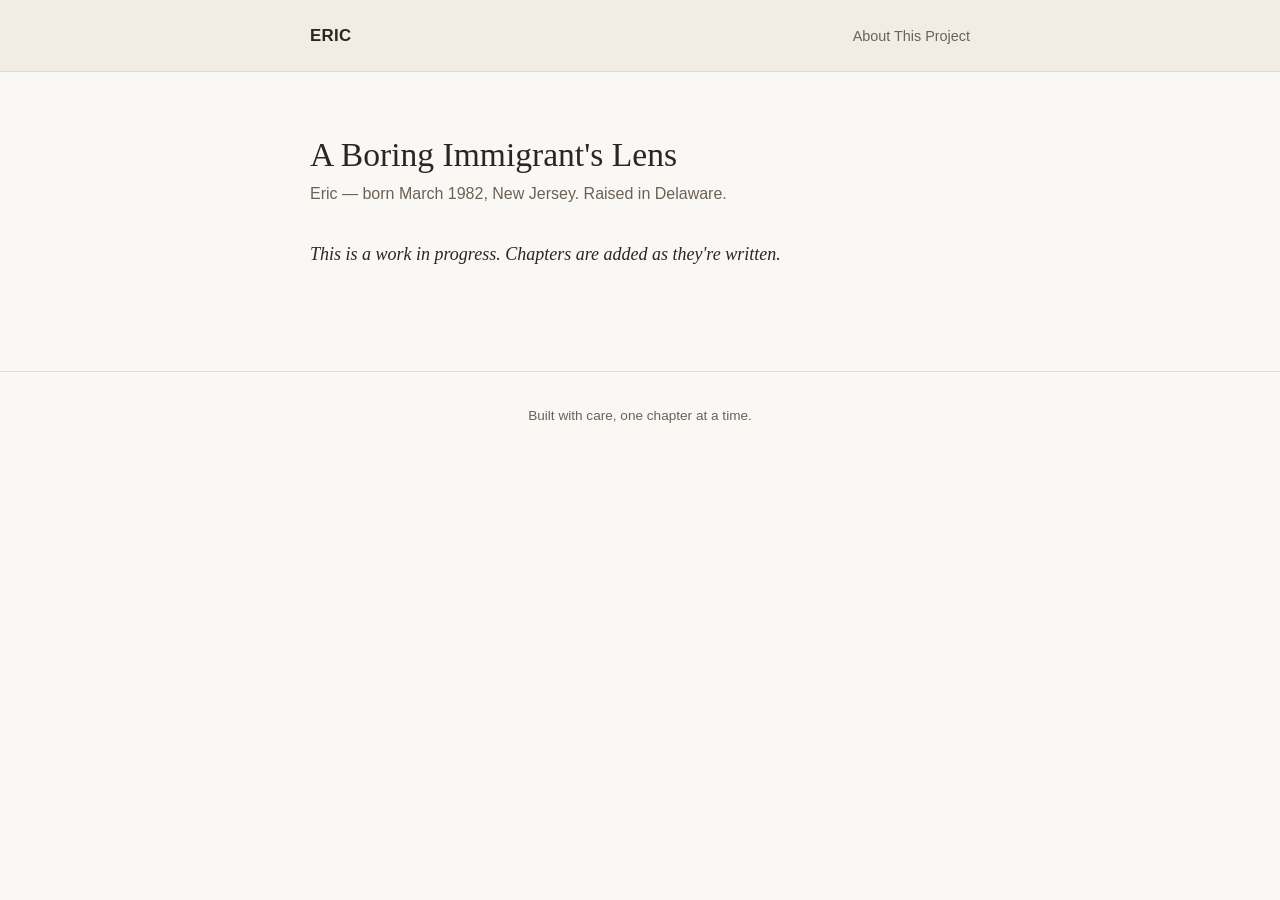
==== index.html @ 453ca4b4 "Set site identity: Eric, "A Boring Immigrant's Lens" Co-Authored-By: Claude Sonnet 5 <noreply@anthro" ====
<!doctype html>
<html lang="en">
<head>
  <meta charset="utf-8">
  <meta name="viewport" content="width=device-width, initial-scale=1">
  <title>Eric — A Boring Immigrant's Lens</title>
  <link rel="stylesheet" href="assets/css/style.css">
</head>
<body>
  <header class="site-header">
    <div class="wrap">
      <a class="site-title" href="index.html">Eric</a>
      <nav class="site-nav">
        <a href="about.html">About This Project</a>
      </nav>
    </div>
  </header>

  <main>
    <h1 class="page-title">A Boring Immigrant's Lens</h1>
    <p class="subtitle">Eric — born March 1982, New Jersey. Raised in Delaware.</p>

    <p><em>This is a work in progress. Chapters are added as they're written.</em></p>

    <ul class="toc">
      <!-- Each chapter gets a row like this one. Copy this block for new chapters. -->
      <!--
      <li>
        <a href="chapters/01-early-life.html">
          <span class="toc-num">01</span>
          <span class="toc-title">Early Life</span>
          <span class="toc-years">1990–2002</span>
        </a>
      </li>
      -->
    </ul>
  </main>

  <footer class="site-footer">
    <div class="wrap">Built with care, one chapter at a time.</div>
  </footer>
</body>
</html>
---- assets/css/style.css ----
/* ---------------------------------------------------------
   Autobiography site — shared styles
   Simple, book-like, readable. Light/dark aware.
--------------------------------------------------------- */

:root {
  --bg: #faf8f4;
  --bg-alt: #f1ede4;
  --text: #2b2621;
  --text-muted: #6b6157;
  --accent: #8a4b3b;
  --border: #e2dbcc;
  --max-width: 700px;
  --serif: Georgia, "Iowan Old Style", "Palatino Linotype", Palatino, "Book Antiqua", serif;
  --sans: -apple-system, BlinkMacSystemFont, "Segoe UI", Roboto, Helvetica, Arial, sans-serif;
}

@media (prefers-color-scheme: dark) {
  :root {
    --bg: #1b1815;
    --bg-alt: #242019;
    --text: #ece6dc;
    --text-muted: #a89e8f;
    --accent: #d99a82;
    --border: #3a3329;
  }
}

* { box-sizing: border-box; }

html { -webkit-text-size-adjust: 100%; }

body {
  margin: 0;
  padding: 0;
  background: var(--bg);
  color: var(--text);
  font-family: var(--serif);
  font-size: 1.125rem;
  line-height: 1.7;
}

a { color: var(--accent); }
a:hover { text-decoration: none; }

header.site-header {
  border-bottom: 1px solid var(--border);
  background: var(--bg-alt);
}

.wrap {
  max-width: var(--max-width);
  margin: 0 auto;
  padding: 0 1.25rem;
}

header.site-header .wrap {
  padding-top: 1.25rem;
  padding-bottom: 1.25rem;
  display: flex;
  justify-content: space-between;
  align-items: baseline;
  flex-wrap: wrap;
  gap: 0.5rem;
}

.site-title {
  font-family: var(--sans);
  font-weight: 700;
  letter-spacing: 0.02em;
  text-decoration: none;
  color: var(--text);
  font-size: 1.05rem;
  text-transform: uppercase;
}

nav.site-nav a {
  font-family: var(--sans);
  font-size: 0.9rem;
  text-decoration: none;
  color: var(--text-muted);
  margin-left: 1rem;
}
nav.site-nav a:hover { color: var(--accent); }

main {
  max-width: var(--max-width);
  margin: 0 auto;
  padding: 2.5rem 1.25rem 5rem;
}

h1, h2, h3 {
  font-family: var(--serif);
  line-height: 1.25;
  font-weight: 400;
}

h1.page-title {
  font-size: 2.1rem;
  margin-bottom: 0.25rem;
}

.subtitle {
  font-family: var(--sans);
  color: var(--text-muted);
  font-size: 1rem;
  margin-top: 0;
  margin-bottom: 2rem;
}

.chapter-meta {
  font-family: var(--sans);
  color: var(--text-muted);
  font-size: 0.85rem;
  text-transform: uppercase;
  letter-spacing: 0.04em;
  margin-bottom: 0.5rem;
}

p { margin: 0 0 1.2em; }

figure { margin: 2rem 0; }
figure img { max-width: 100%; border-radius: 4px; display: block; }
figcaption {
  font-family: var(--sans);
  font-size: 0.85rem;
  color: var(--text-muted);
  margin-top: 0.5rem;
  text-align: center;
}

.toc {
  list-style: none;
  padding: 0;
  margin: 0;
}

.toc li {
  border-bottom: 1px solid var(--border);
}

.toc a {
  display: flex;
  justify-content: space-between;
  align-items: baseline;
  gap: 1rem;
  padding: 1rem 0;
  text-decoration: none;
  color: var(--text);
}

.toc a:hover .toc-title { color: var(--accent); }

.toc-num {
  font-family: var(--sans);
  color: var(--text-muted);
  font-size: 0.9rem;
  flex-shrink: 0;
  min-width: 1.5rem;
}

.toc-title {
  flex: 1;
  font-size: 1.15rem;
}

.toc-years {
  font-family: var(--sans);
  color: var(--text-muted);
  font-size: 0.9rem;
  flex-shrink: 0;
}

.section-heading {
  font-family: var(--sans);
  text-transform: uppercase;
  letter-spacing: 0.06em;
  font-size: 0.8rem;
  color: var(--text-muted);
  margin: 2.5rem 0 0.75rem;
}

.chapter-nav {
  display: flex;
  justify-content: space-between;
  margin-top: 3.5rem;
  padding-top: 1.5rem;
  border-top: 1px solid var(--border);
  font-family: var(--sans);
  font-size: 0.95rem;
}

.chapter-nav a { text-decoration: none; }
.chapter-nav .prev::before { content: "← "; }
.chapter-nav .next::after { content: " →"; }
.chapter-nav .spacer { flex: 1; }

footer.site-footer {
  border-top: 1px solid var(--border);
  font-family: var(--sans);
  font-size: 0.85rem;
  color: var(--text-muted);
  text-align: center;
  padding: 2rem 1.25rem;
}

blockquote {
  margin: 1.5rem 0;
  padding-left: 1.25rem;
  border-left: 3px solid var(--accent);
  font-style: italic;
  color: var(--text-muted);
}
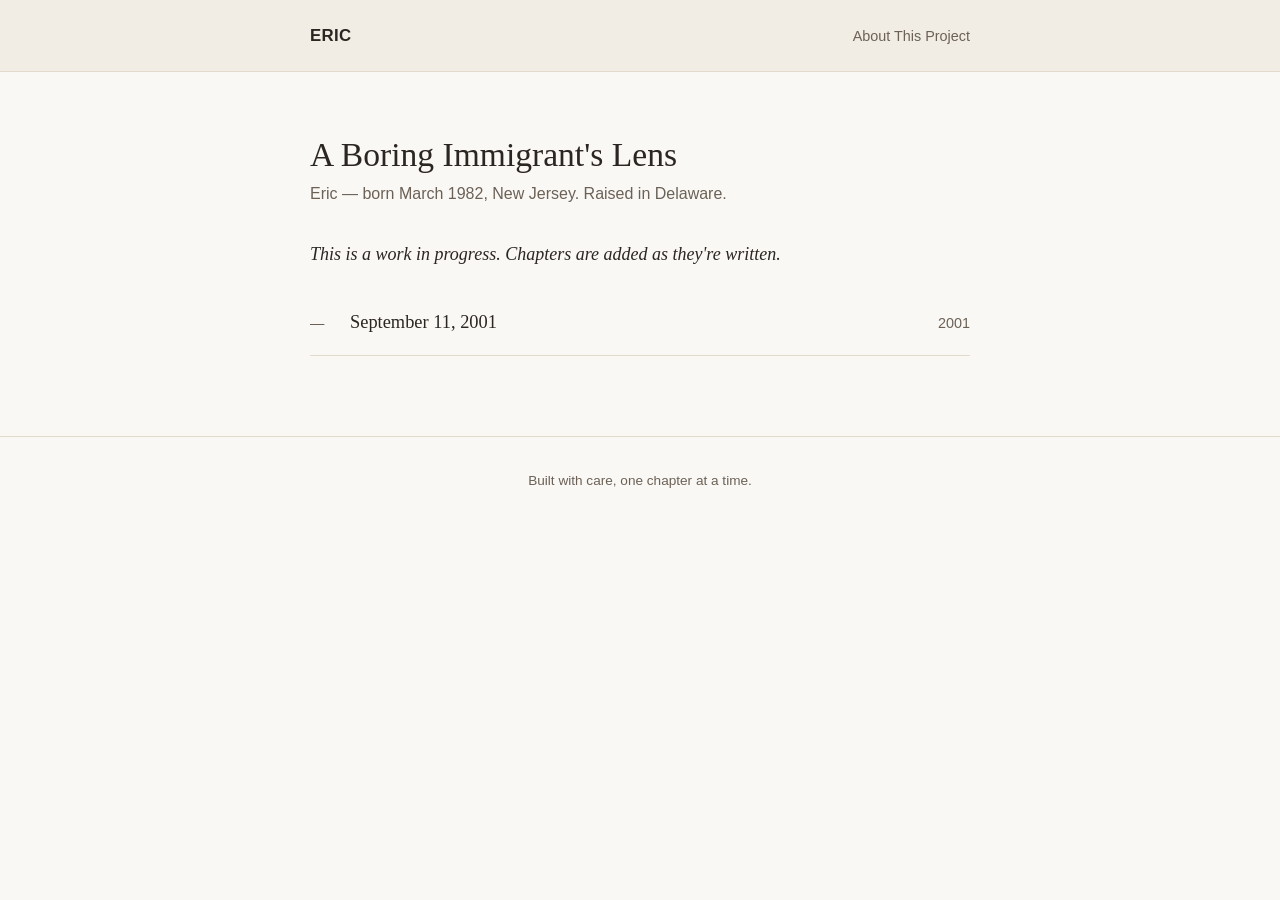
==== commit e4dab691: "Add September 11, 2001 chapter (draft) Co-Authored-By: Claude Sonnet 5 <noreply@anthropic.com> Claud" ====
--- a/index.html
+++ b/index.html
@@ -23,6 +23,13 @@
     <p><em>This is a work in progress. Chapters are added as they're written.</em></p>
 
     <ul class="toc">
+      <li>
+        <a href="chapters/september-11-2001.html">
+          <span class="toc-num">—</span>
+          <span class="toc-title">September 11, 2001</span>
+          <span class="toc-years">2001</span>
+        </a>
+      </li>
       <!-- Each chapter gets a row like this one. Copy this block for new chapters. -->
       <!--
       <li>
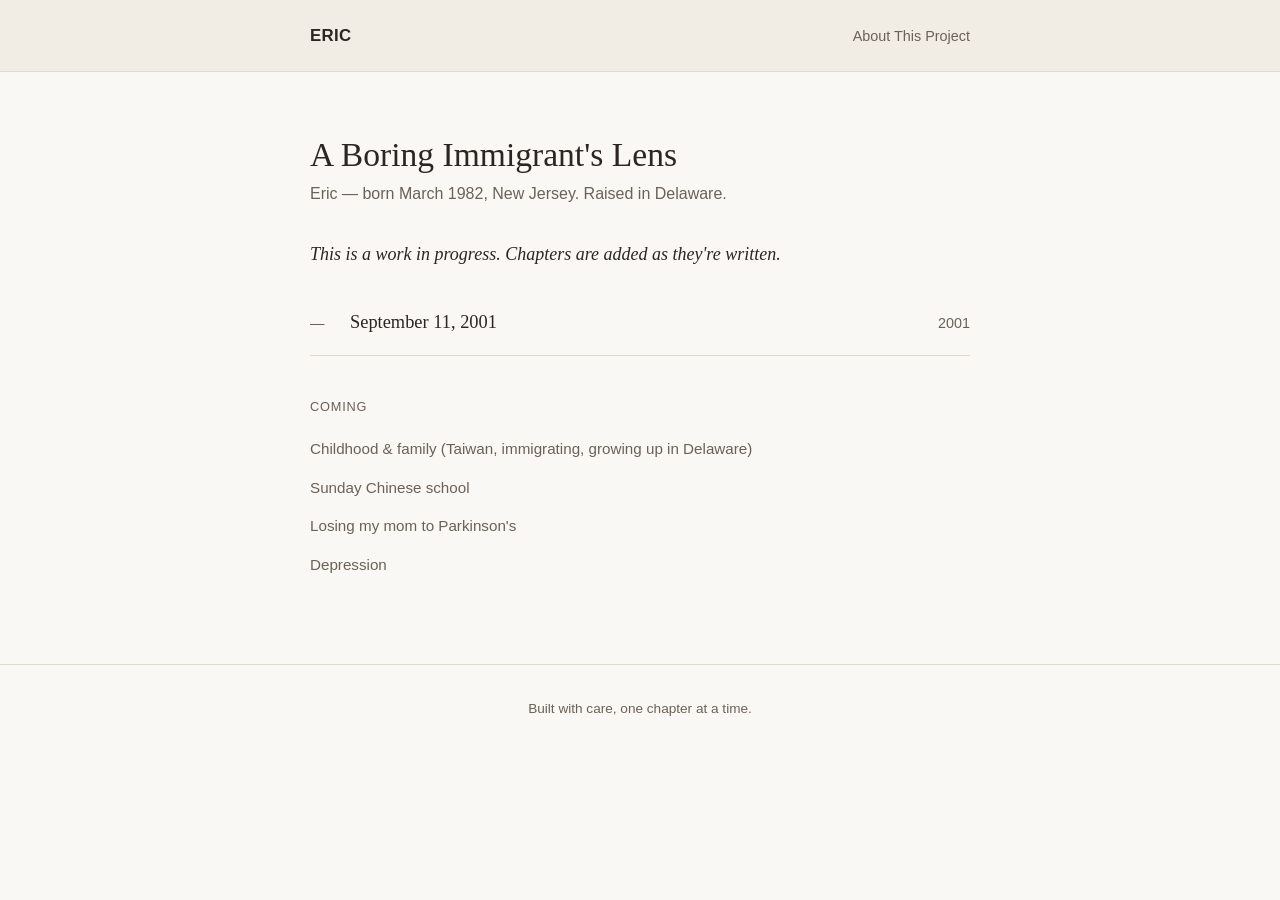
==== commit 7a92c69e: "Add roadmap of upcoming chapters to homepage Co-Authored-By: Claude Sonnet 5 <noreply@anthropic.com>" ====
--- a/index.html
+++ b/index.html
@@ -41,6 +41,14 @@
       </li>
       -->
     </ul>
+
+    <p class="section-heading">Coming</p>
+    <ul class="upcoming-list">
+      <li>Childhood &amp; family (Taiwan, immigrating, growing up in Delaware)</li>
+      <li>Sunday Chinese school</li>
+      <li>Losing my mom to Parkinson's</li>
+      <li>Depression</li>
+    </ul>
   </main>
 
   <footer class="site-footer">
--- a/assets/css/style.css
+++ b/assets/css/style.css
@@ -171,6 +171,19 @@
   flex-shrink: 0;
 }
 
+.upcoming-list {
+  list-style: none;
+  padding: 0;
+  margin: 0;
+  font-family: var(--sans);
+  color: var(--text-muted);
+  font-size: 0.95rem;
+}
+
+.upcoming-list li {
+  padding: 0.4rem 0;
+}
+
 .section-heading {
   font-family: var(--sans);
   text-transform: uppercase;
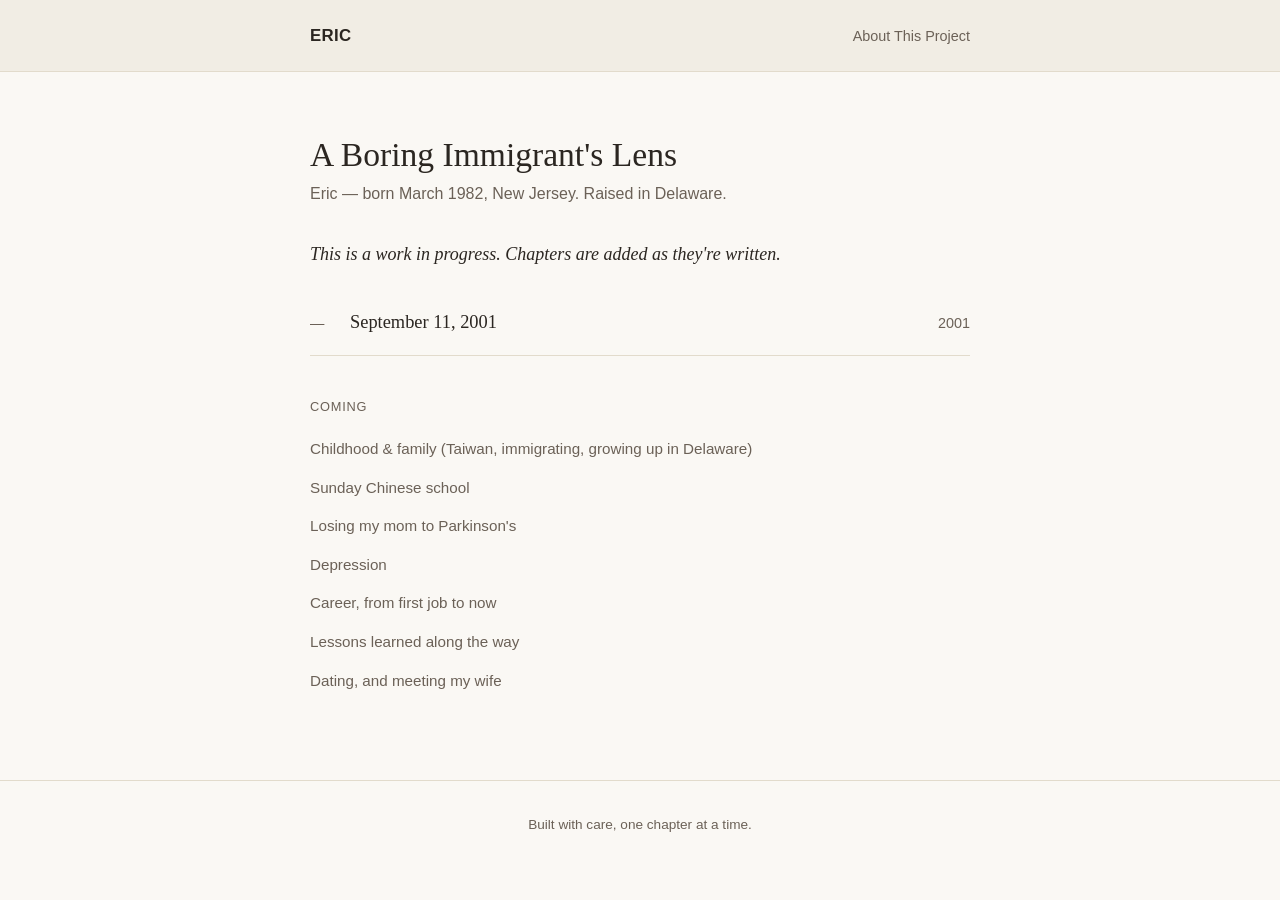
==== commit 1607f596: "Capture brain-dumped talking points in NOTES.md, expand roadmap Co-Authored-By: Claude Sonnet 5 <nor" ====
--- a/index.html
+++ b/index.html
@@ -48,6 +48,9 @@
       <li>Sunday Chinese school</li>
       <li>Losing my mom to Parkinson's</li>
       <li>Depression</li>
+      <li>Career, from first job to now</li>
+      <li>Lessons learned along the way</li>
+      <li>Dating, and meeting my wife</li>
     </ul>
   </main>
 
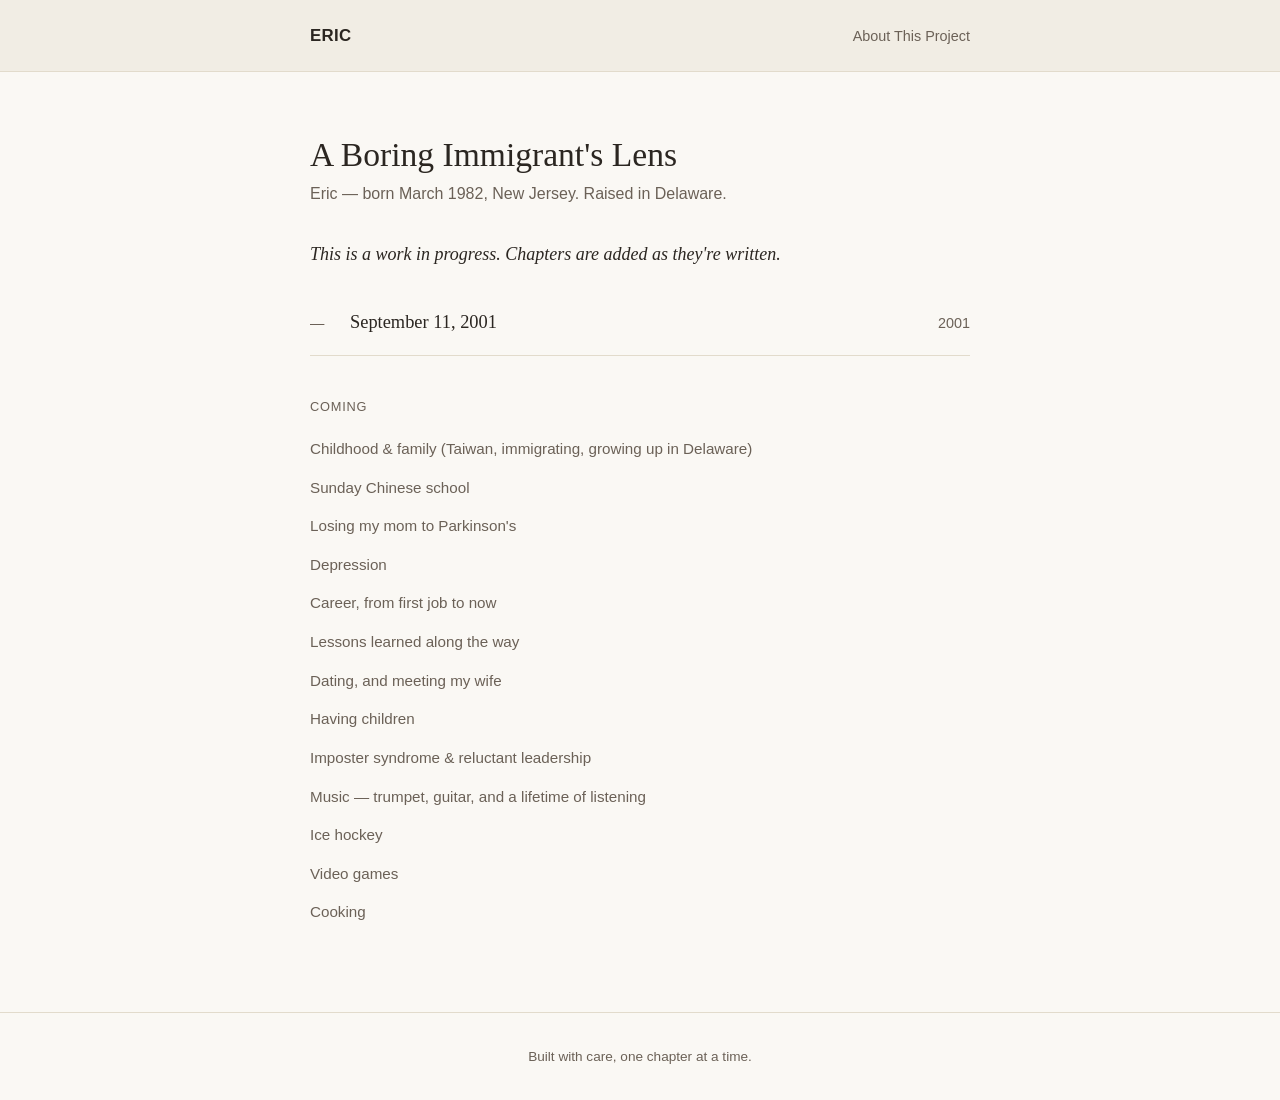
==== commit 2ef3ccb1: "Add six more chapter topics to roadmap and notes Co-Authored-By: Claude Sonnet 5 <noreply@anthropic." ====
--- a/index.html
+++ b/index.html
@@ -51,6 +51,12 @@
       <li>Career, from first job to now</li>
       <li>Lessons learned along the way</li>
       <li>Dating, and meeting my wife</li>
+      <li>Having children</li>
+      <li>Imposter syndrome &amp; reluctant leadership</li>
+      <li>Music — trumpet, guitar, and a lifetime of listening</li>
+      <li>Ice hockey</li>
+      <li>Video games</li>
+      <li>Cooking</li>
     </ul>
   </main>
 
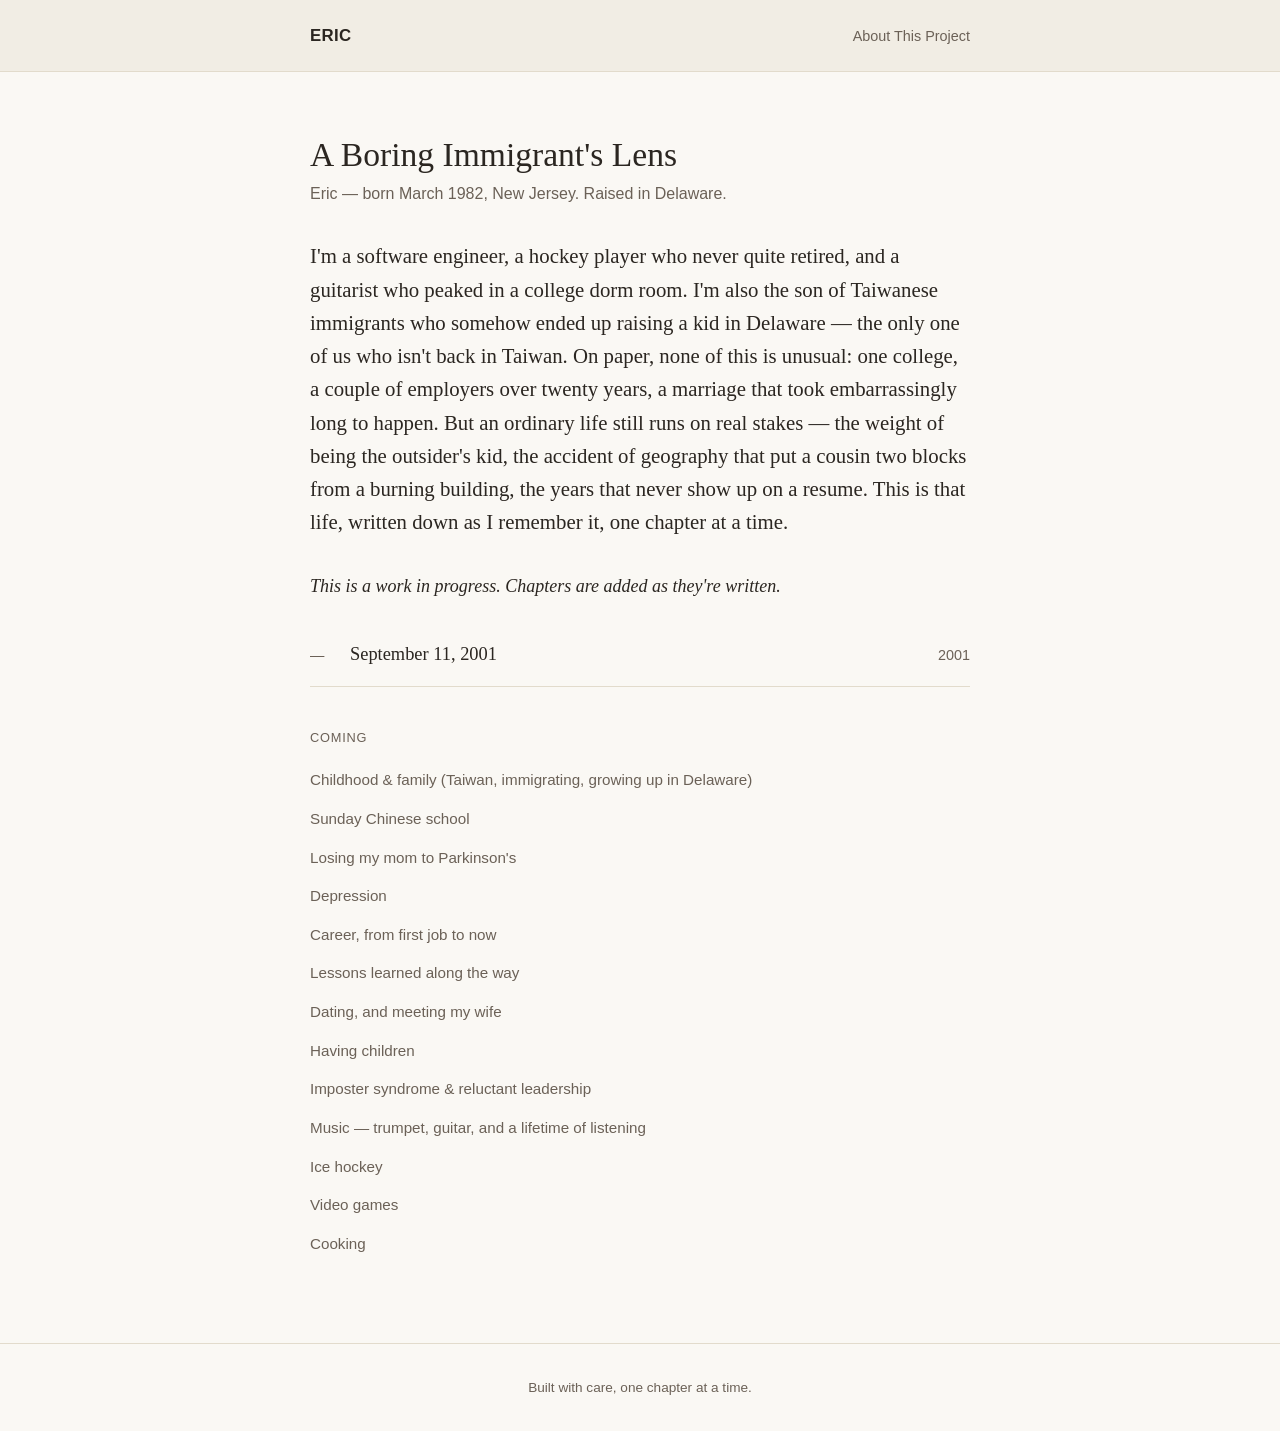
==== commit 5733f3e7: "Add homepage bio/hook paragraph to draw readers in Co-Authored-By: Claude Sonnet 5 <noreply@anthropi" ====
--- a/index.html
+++ b/index.html
@@ -19,6 +19,16 @@
   <main>
     <h1 class="page-title">A Boring Immigrant's Lens</h1>
     <p class="subtitle">Eric — born March 1982, New Jersey. Raised in Delaware.</p>
+
+    <p class="lede">I'm a software engineer, a hockey player who never quite retired, and
+      a guitarist who peaked in a college dorm room. I'm also the son of Taiwanese
+      immigrants who somehow ended up raising a kid in Delaware — the only one of us who
+      isn't back in Taiwan. On paper, none of this is unusual: one college, a couple of
+      employers over twenty years, a marriage that took embarrassingly long to happen.
+      But an ordinary life still runs on real stakes — the weight of being the outsider's
+      kid, the accident of geography that put a cousin two blocks from a burning
+      building, the years that never show up on a resume. This is that life, written
+      down as I remember it, one chapter at a time.</p>
 
     <p><em>This is a work in progress. Chapters are added as they're written.</em></p>
 
--- a/assets/css/style.css
+++ b/assets/css/style.css
@@ -108,6 +108,12 @@
   margin-bottom: 2rem;
 }
 
+.lede {
+  font-size: 1.3rem;
+  line-height: 1.6;
+  margin-bottom: 2rem;
+}
+
 .chapter-meta {
   font-family: var(--sans);
   color: var(--text-muted);
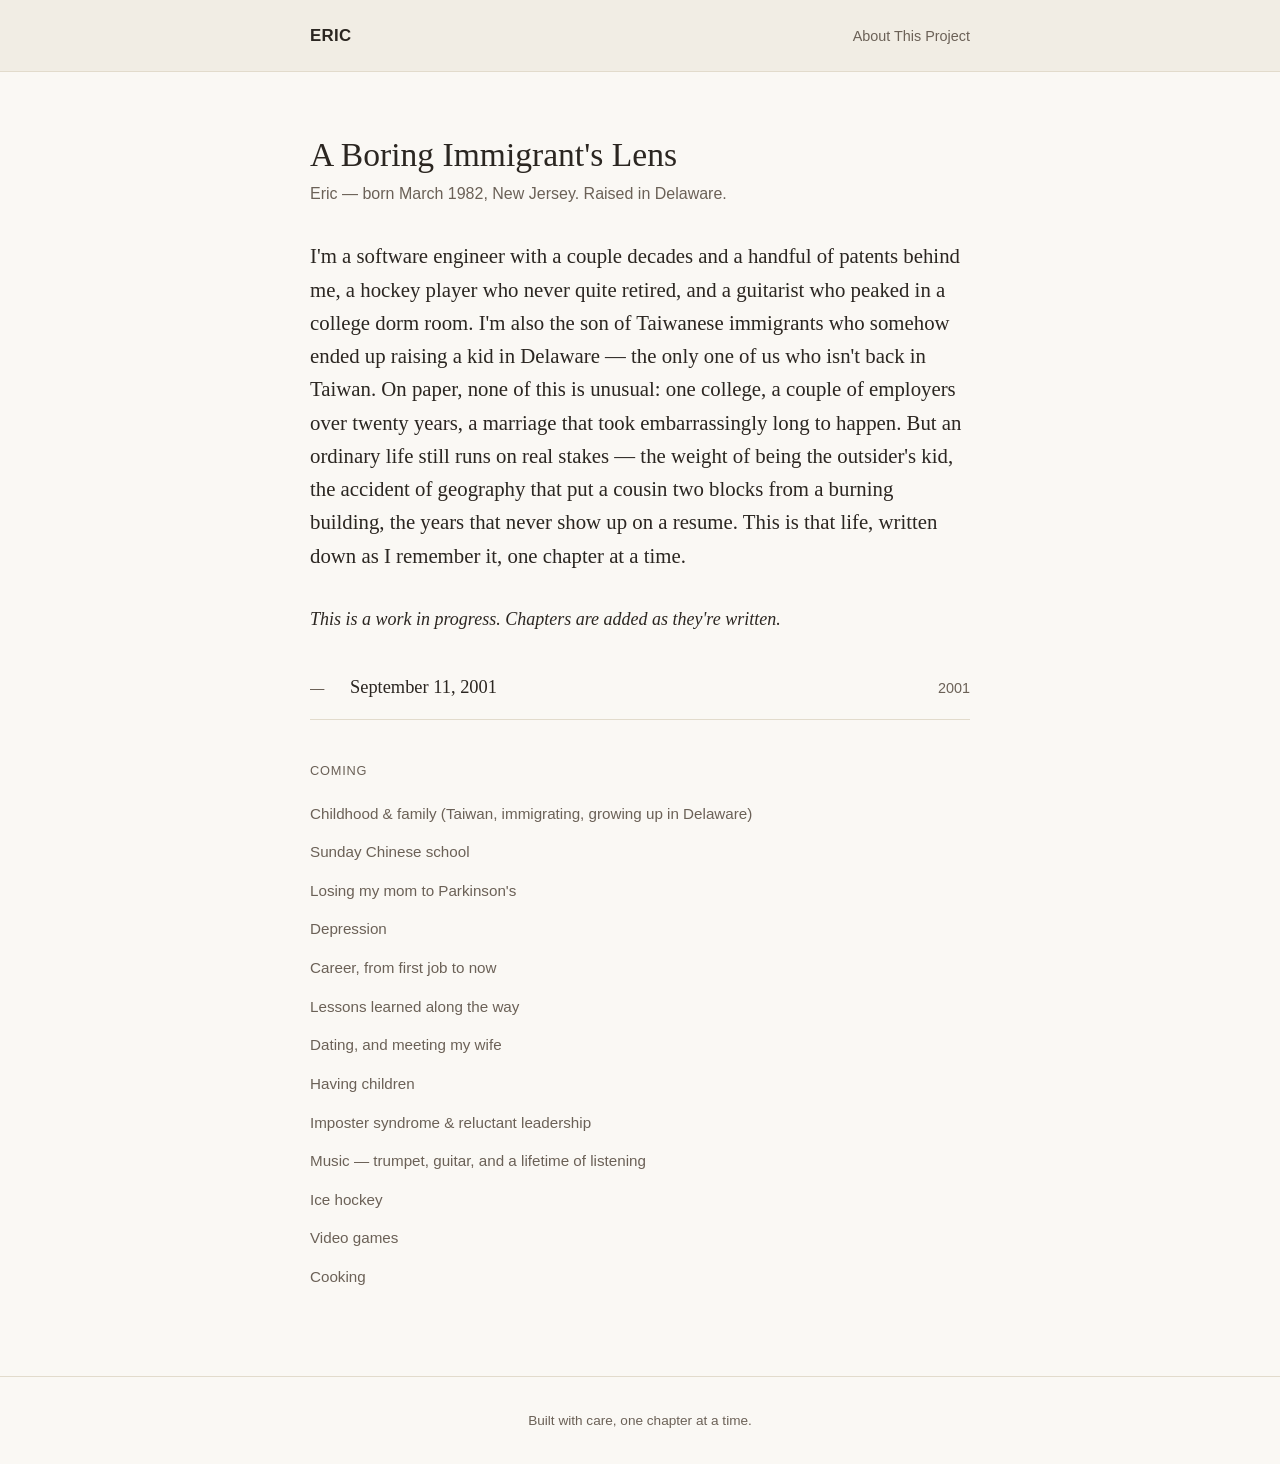
==== commit af26022d: "Keep employer names generic per instruction; add patent detail to bio Genericizes the JPMorgan Chase" ====
--- a/index.html
+++ b/index.html
@@ -20,8 +20,9 @@
     <h1 class="page-title">A Boring Immigrant's Lens</h1>
     <p class="subtitle">Eric — born March 1982, New Jersey. Raised in Delaware.</p>
 
-    <p class="lede">I'm a software engineer, a hockey player who never quite retired, and
-      a guitarist who peaked in a college dorm room. I'm also the son of Taiwanese
+    <p class="lede">I'm a software engineer with a couple decades and a handful of patents
+      behind me, a hockey player who never quite retired, and a guitarist who peaked in a
+      college dorm room. I'm also the son of Taiwanese
       immigrants who somehow ended up raising a kid in Delaware — the only one of us who
       isn't back in Taiwan. On paper, none of this is unusual: one college, a couple of
       employers over twenty years, a marriage that took embarrassingly long to happen.
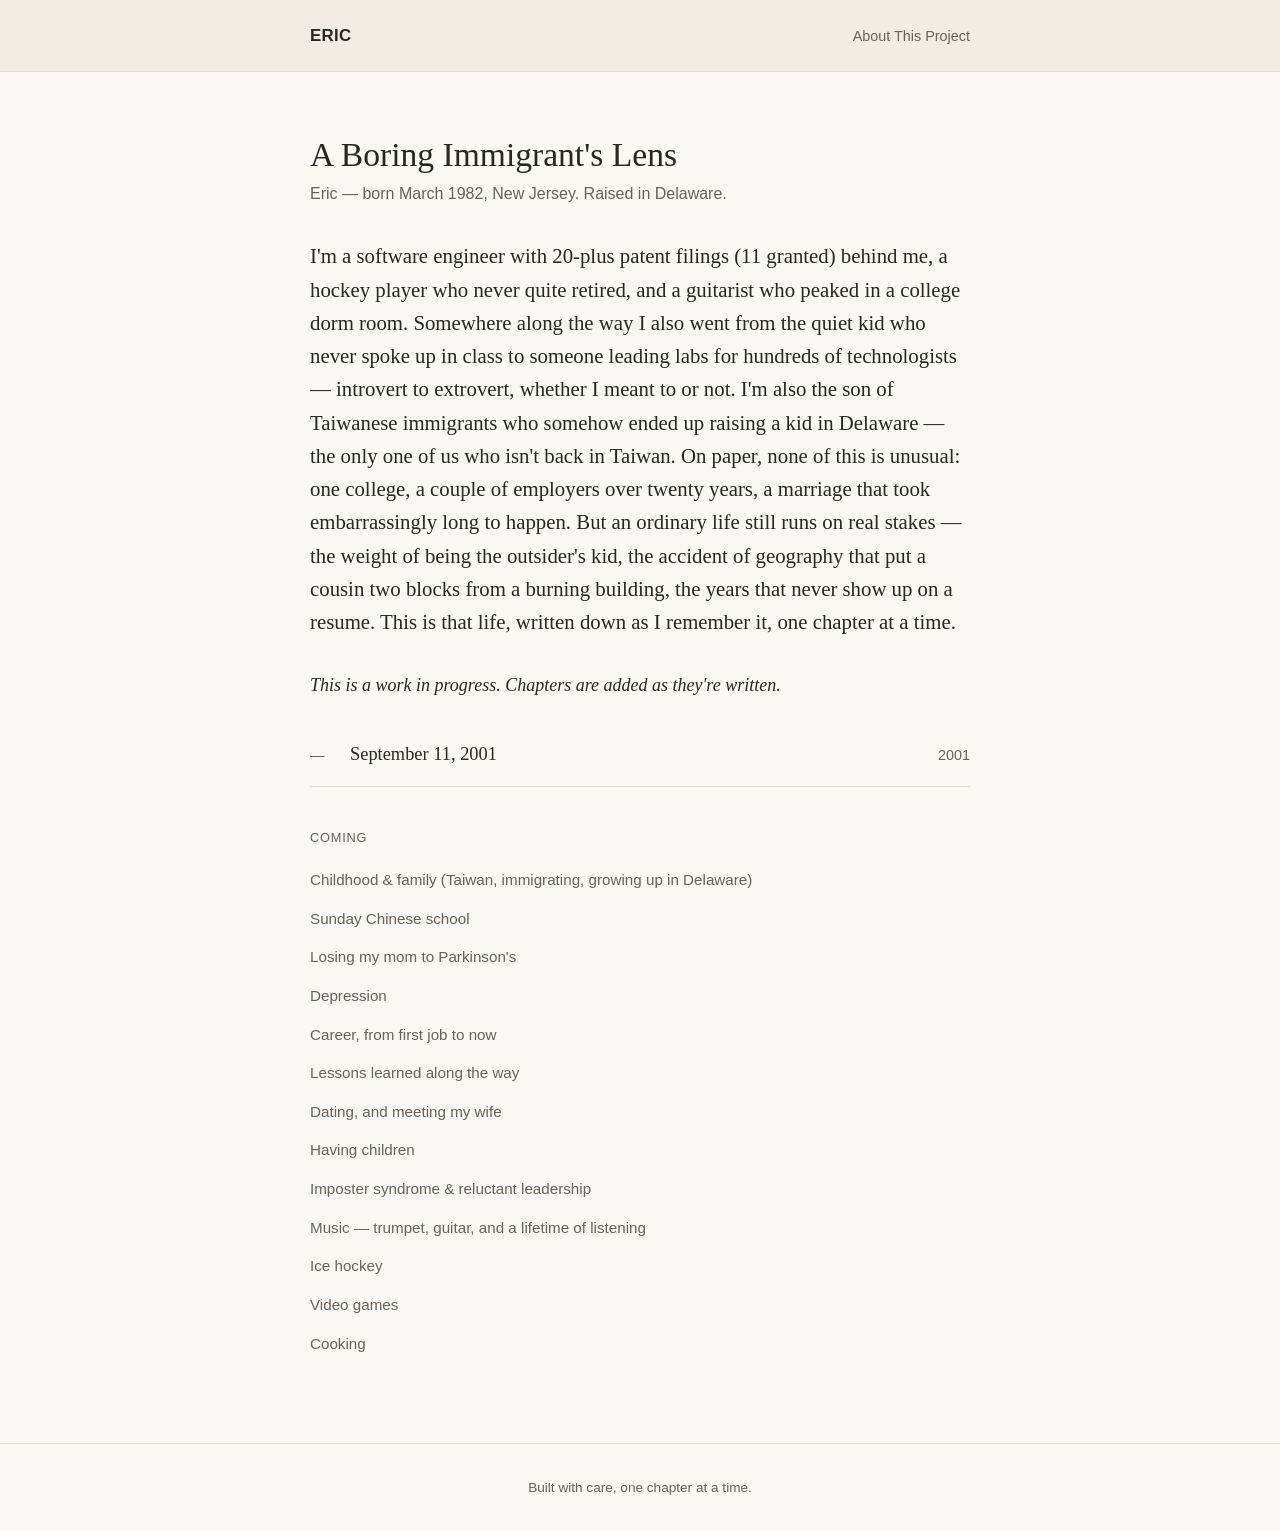
==== commit 752d2932: "Sharpen bio with real patent count and introvert-to-extrovert arc Co-Authored-By: Claude Sonnet 5 <n" ====
--- a/index.html
+++ b/index.html
@@ -20,15 +20,17 @@
     <h1 class="page-title">A Boring Immigrant's Lens</h1>
     <p class="subtitle">Eric — born March 1982, New Jersey. Raised in Delaware.</p>
 
-    <p class="lede">I'm a software engineer with a couple decades and a handful of patents
+    <p class="lede">I'm a software engineer with 20-plus patent filings (11 granted)
       behind me, a hockey player who never quite retired, and a guitarist who peaked in a
-      college dorm room. I'm also the son of Taiwanese
-      immigrants who somehow ended up raising a kid in Delaware — the only one of us who
-      isn't back in Taiwan. On paper, none of this is unusual: one college, a couple of
-      employers over twenty years, a marriage that took embarrassingly long to happen.
-      But an ordinary life still runs on real stakes — the weight of being the outsider's
-      kid, the accident of geography that put a cousin two blocks from a burning
-      building, the years that never show up on a resume. This is that life, written
+      college dorm room. Somewhere along the way I also went from the quiet kid who never
+      spoke up in class to someone leading labs for hundreds of technologists — introvert
+      to extrovert, whether I meant to or not. I'm also the son of Taiwanese immigrants
+      who somehow ended up raising a kid in Delaware — the only one of us who isn't back
+      in Taiwan. On paper, none of this is unusual: one college, a couple of employers
+      over twenty years, a marriage that took embarrassingly long to happen. But an
+      ordinary life still runs on real stakes — the weight of being the outsider's kid,
+      the accident of geography that put a cousin two blocks from a burning building, the
+      years that never show up on a resume. This is that life, written
       down as I remember it, one chapter at a time.</p>
 
     <p><em>This is a work in progress. Chapters are added as they're written.</em></p>
